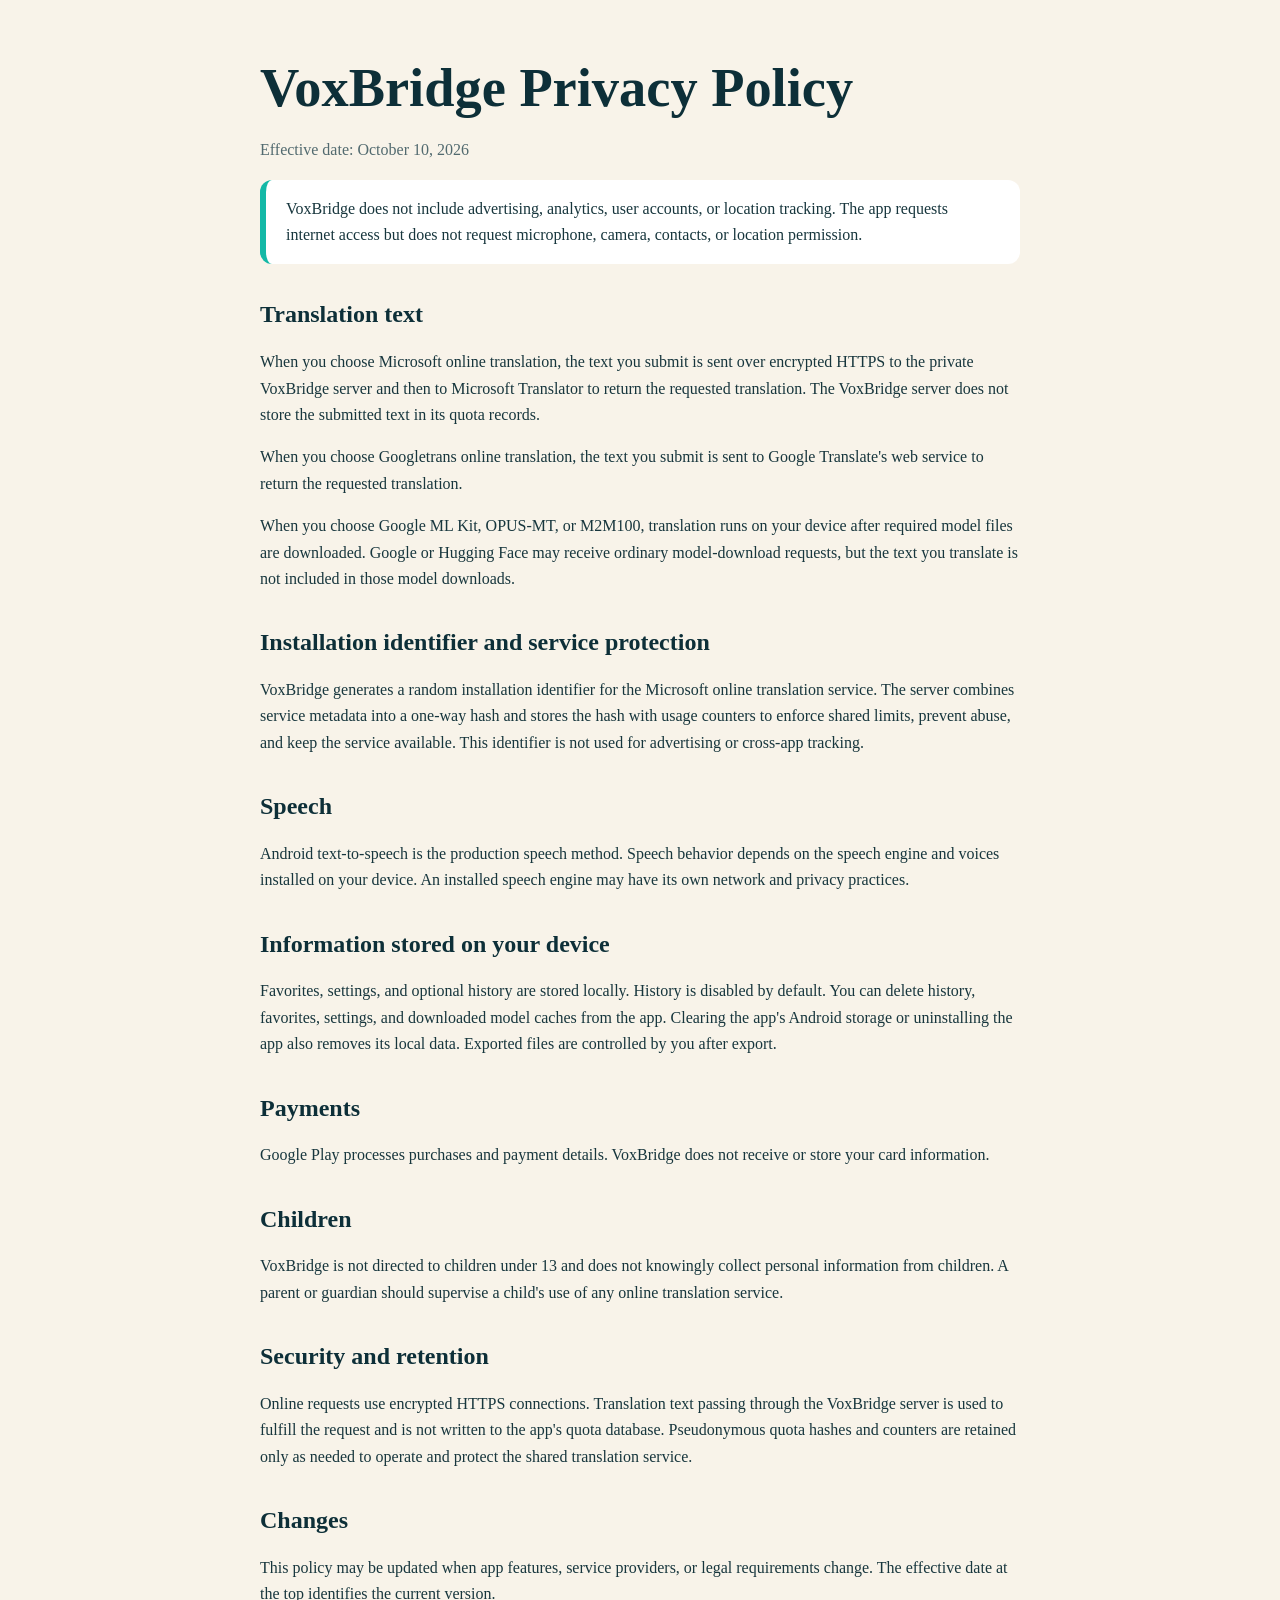
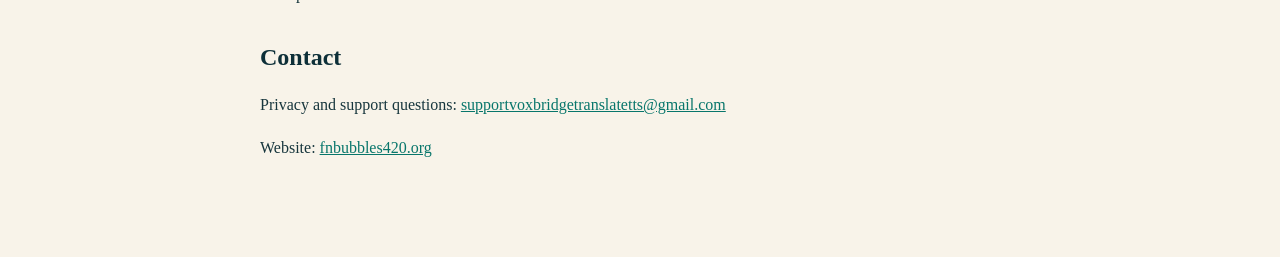
==== index.html @ 65310937 "Publish VoxBridge privacy policy" ====
<!doctype html>
<html lang="en">
<head>
  <meta charset="utf-8">
  <meta name="viewport" content="width=device-width, initial-scale=1">
  <meta name="color-scheme" content="light">
  <title>VoxBridge Translate &amp; TTS Privacy Policy</title>
  <style>
    :root { color: #17363d; background: #f8f3e9; font-family: Georgia, "Times New Roman", serif; }
    * { box-sizing: border-box; }
    body { margin: 0; line-height: 1.65; }
    main { width: min(760px, calc(100% - 32px)); margin: 0 auto; padding: 56px 0 80px; }
    h1, h2 { color: #0d2f38; line-height: 1.2; }
    h1 { font-size: clamp(2rem, 7vw, 3.4rem); margin: 0 0 8px; }
    h2 { margin-top: 36px; }
    .updated { color: #526a6f; }
    .notice { background: #fff; border-left: 6px solid #14b8a6; border-radius: 12px; padding: 16px 20px; }
    a { color: #08766b; }
  </style>
</head>
<body>
  <main>
    <h1>VoxBridge Privacy Policy</h1>
    <p class="updated">Effective date: October 10, 2026</p>
    <p class="notice">VoxBridge does not include advertising, analytics, user accounts, or location tracking. The app requests internet access but does not request microphone, camera, contacts, or location permission.</p>

    <h2>Translation text</h2>
    <p>When you choose Microsoft online translation, the text you submit is sent over encrypted HTTPS to the private VoxBridge server and then to Microsoft Translator to return the requested translation. The VoxBridge server does not store the submitted text in its quota records.</p>
    <p>When you choose Googletrans online translation, the text you submit is sent to Google Translate's web service to return the requested translation.</p>
    <p>When you choose Google ML Kit, OPUS-MT, or M2M100, translation runs on your device after required model files are downloaded. Google or Hugging Face may receive ordinary model-download requests, but the text you translate is not included in those model downloads.</p>

    <h2>Installation identifier and service protection</h2>
    <p>VoxBridge generates a random installation identifier for the Microsoft online translation service. The server combines service metadata into a one-way hash and stores the hash with usage counters to enforce shared limits, prevent abuse, and keep the service available. This identifier is not used for advertising or cross-app tracking.</p>

    <h2>Speech</h2>
    <p>Android text-to-speech is the production speech method. Speech behavior depends on the speech engine and voices installed on your device. An installed speech engine may have its own network and privacy practices.</p>

    <h2>Information stored on your device</h2>
    <p>Favorites, settings, and optional history are stored locally. History is disabled by default. You can delete history, favorites, settings, and downloaded model caches from the app. Clearing the app's Android storage or uninstalling the app also removes its local data. Exported files are controlled by you after export.</p>

    <h2>Payments</h2>
    <p>Google Play processes purchases and payment details. VoxBridge does not receive or store your card information.</p>

    <h2>Children</h2>
    <p>VoxBridge is not directed to children under 13 and does not knowingly collect personal information from children. A parent or guardian should supervise a child's use of any online translation service.</p>

    <h2>Security and retention</h2>
    <p>Online requests use encrypted HTTPS connections. Translation text passing through the VoxBridge server is used to fulfill the request and is not written to the app's quota database. Pseudonymous quota hashes and counters are retained only as needed to operate and protect the shared translation service.</p>

    <h2>Changes</h2>
    <p>This policy may be updated when app features, service providers, or legal requirements change. The effective date at the top identifies the current version.</p>

    <h2>Contact</h2>
    <p>Privacy and support questions: <a href="mailto:supportvoxbridgetranslatetts@gmail.com">supportvoxbridgetranslatetts@gmail.com</a></p>
    <p>Website: <a href="https://fnbubbles420.org/">fnbubbles420.org</a></p>
  </main>
</body>
</html>
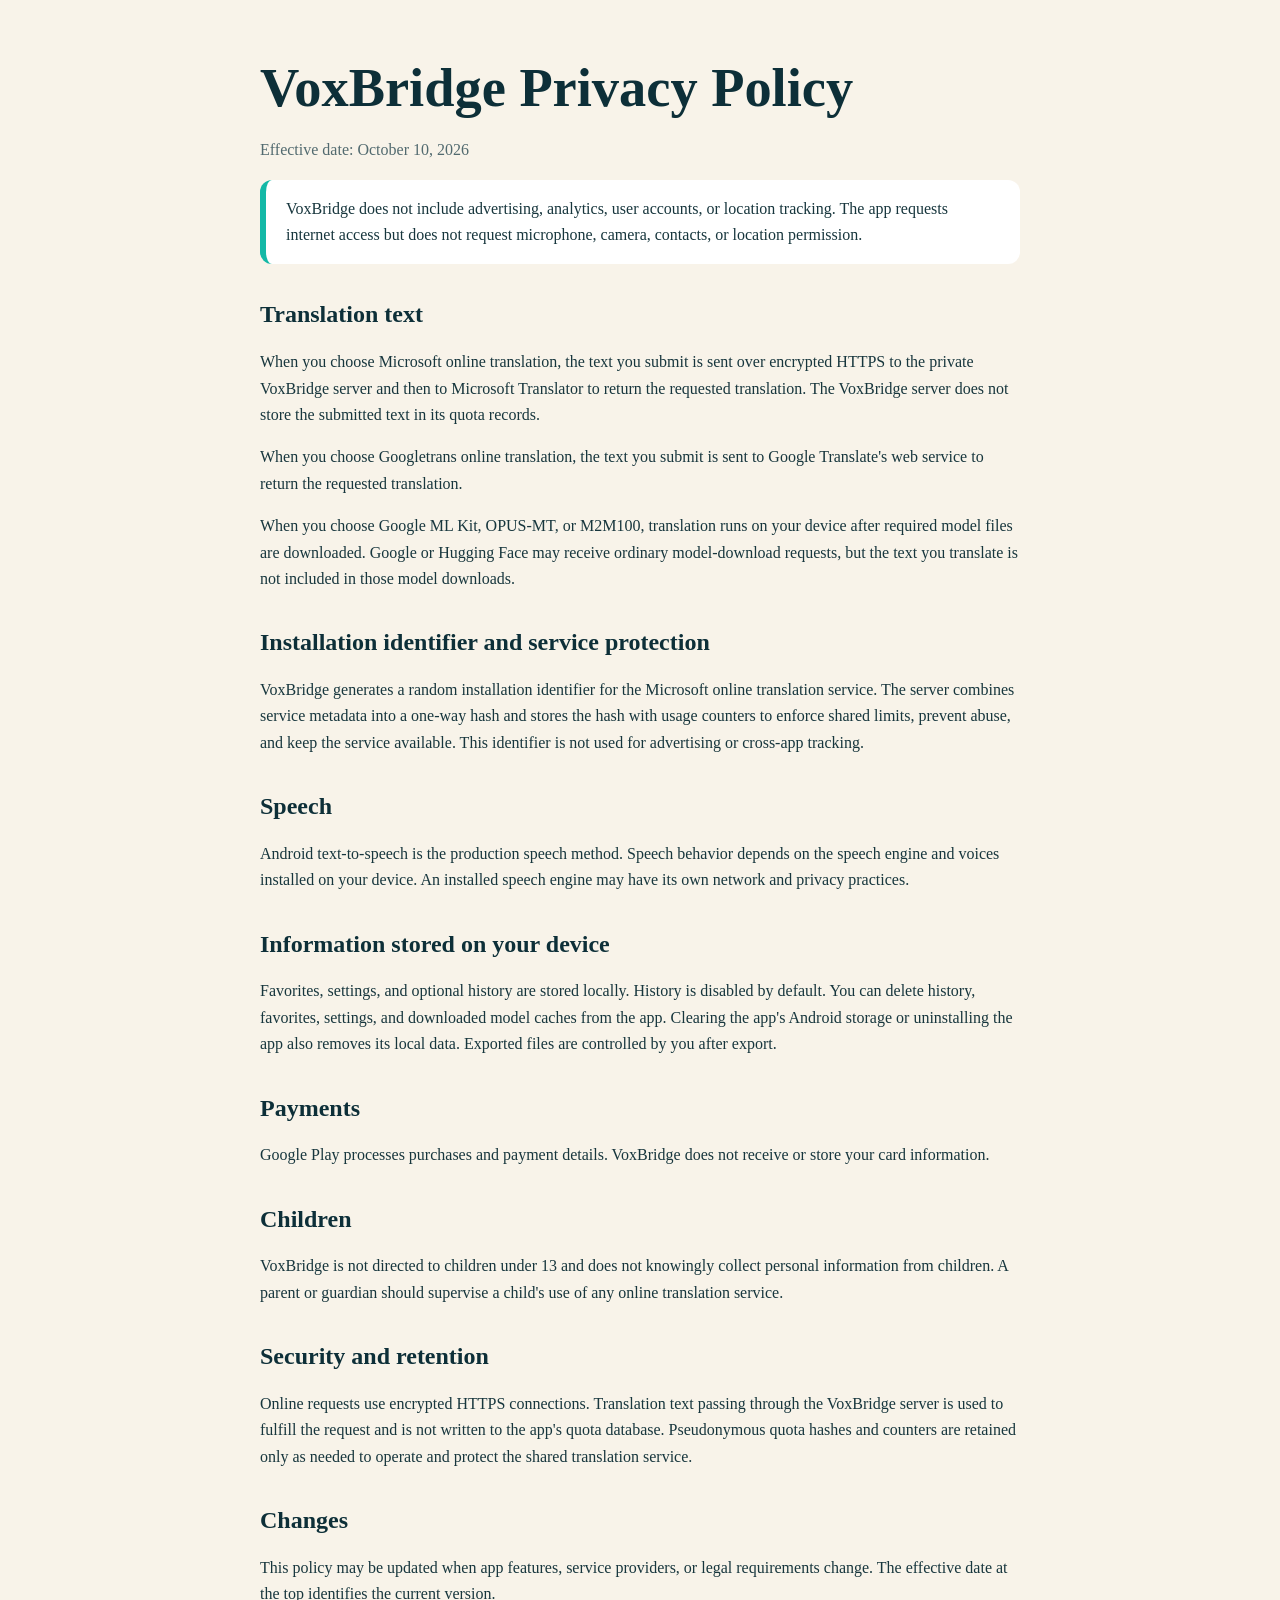
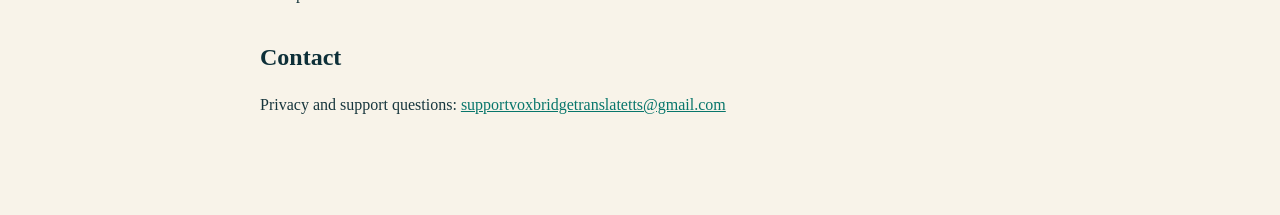
==== commit 1acfc178: "Remove nonprofit website reference" ====
--- a/index.html
+++ b/index.html
@@ -52,7 +52,6 @@
 
     <h2>Contact</h2>
     <p>Privacy and support questions: <a href="mailto:supportvoxbridgetranslatetts@gmail.com">supportvoxbridgetranslatetts@gmail.com</a></p>
-    <p>Website: <a href="https://fnbubbles420.org/">fnbubbles420.org</a></p>
   </main>
 </body>
 </html>
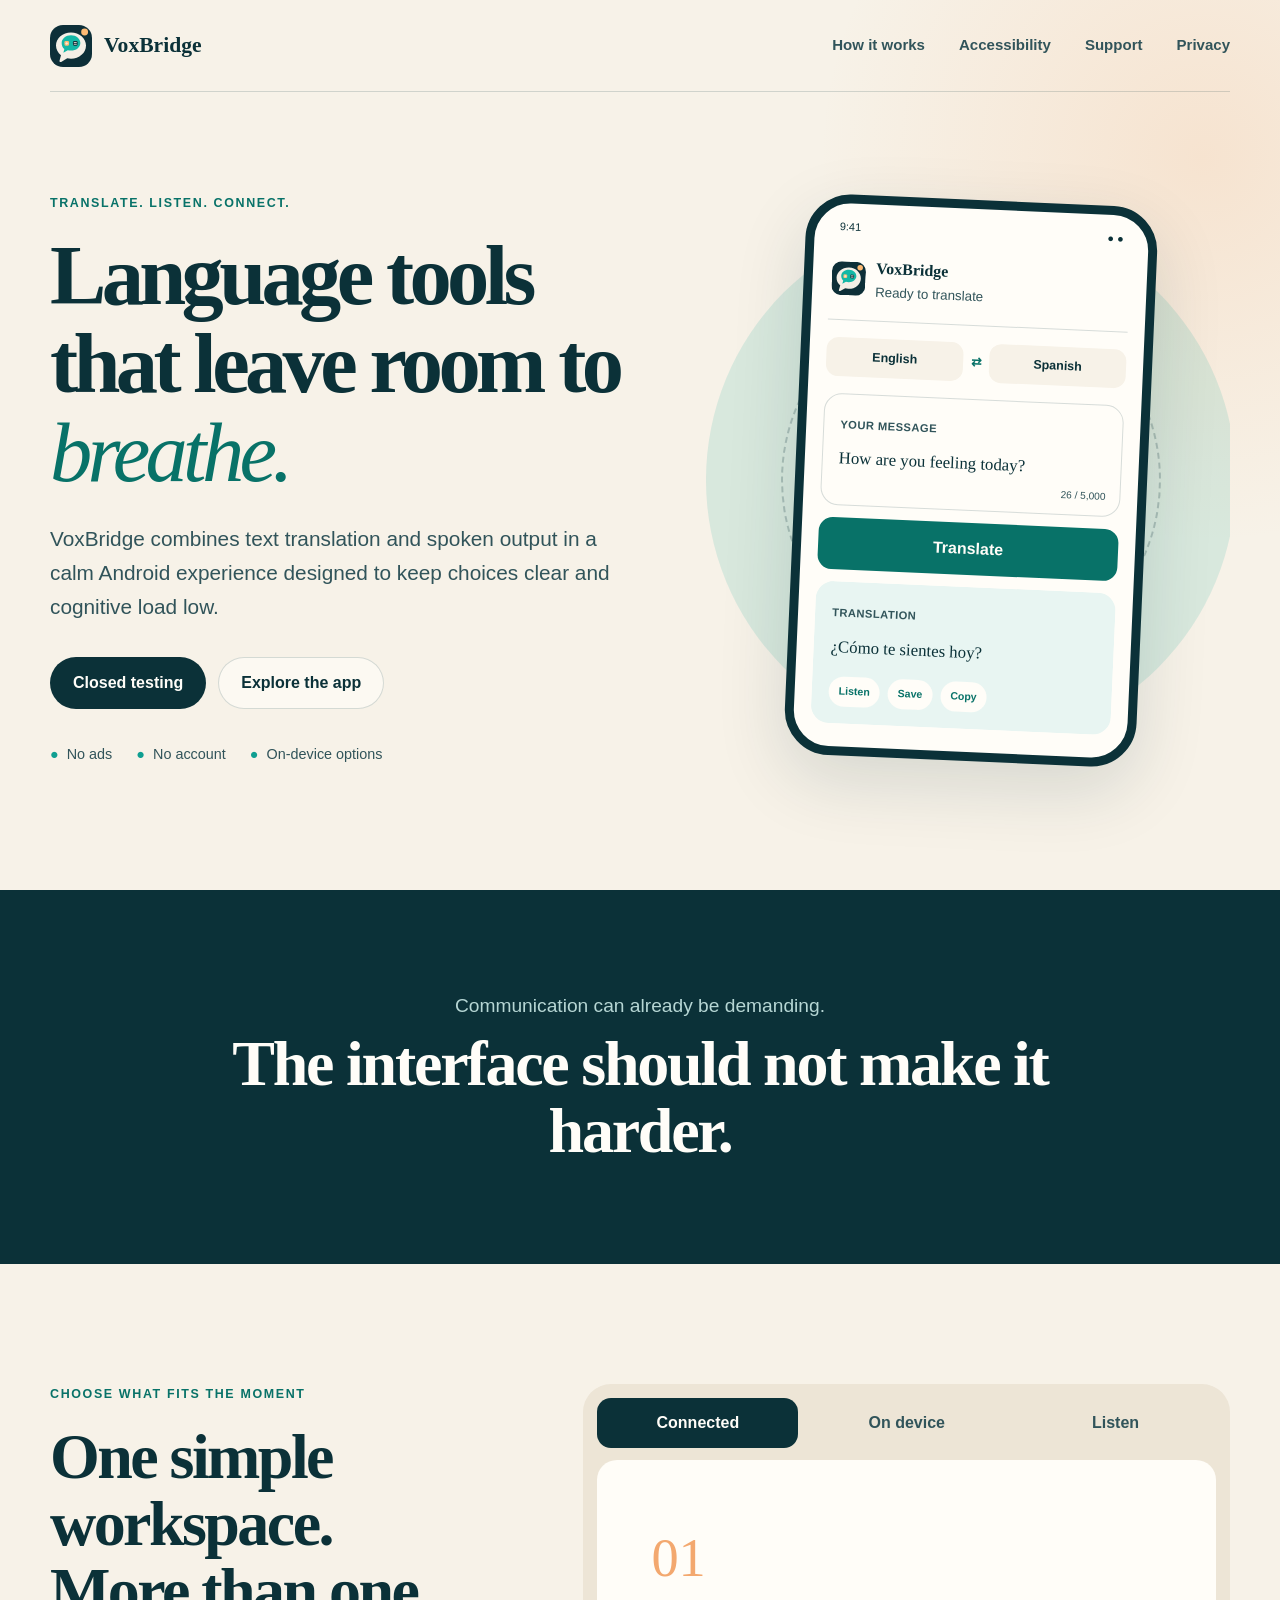
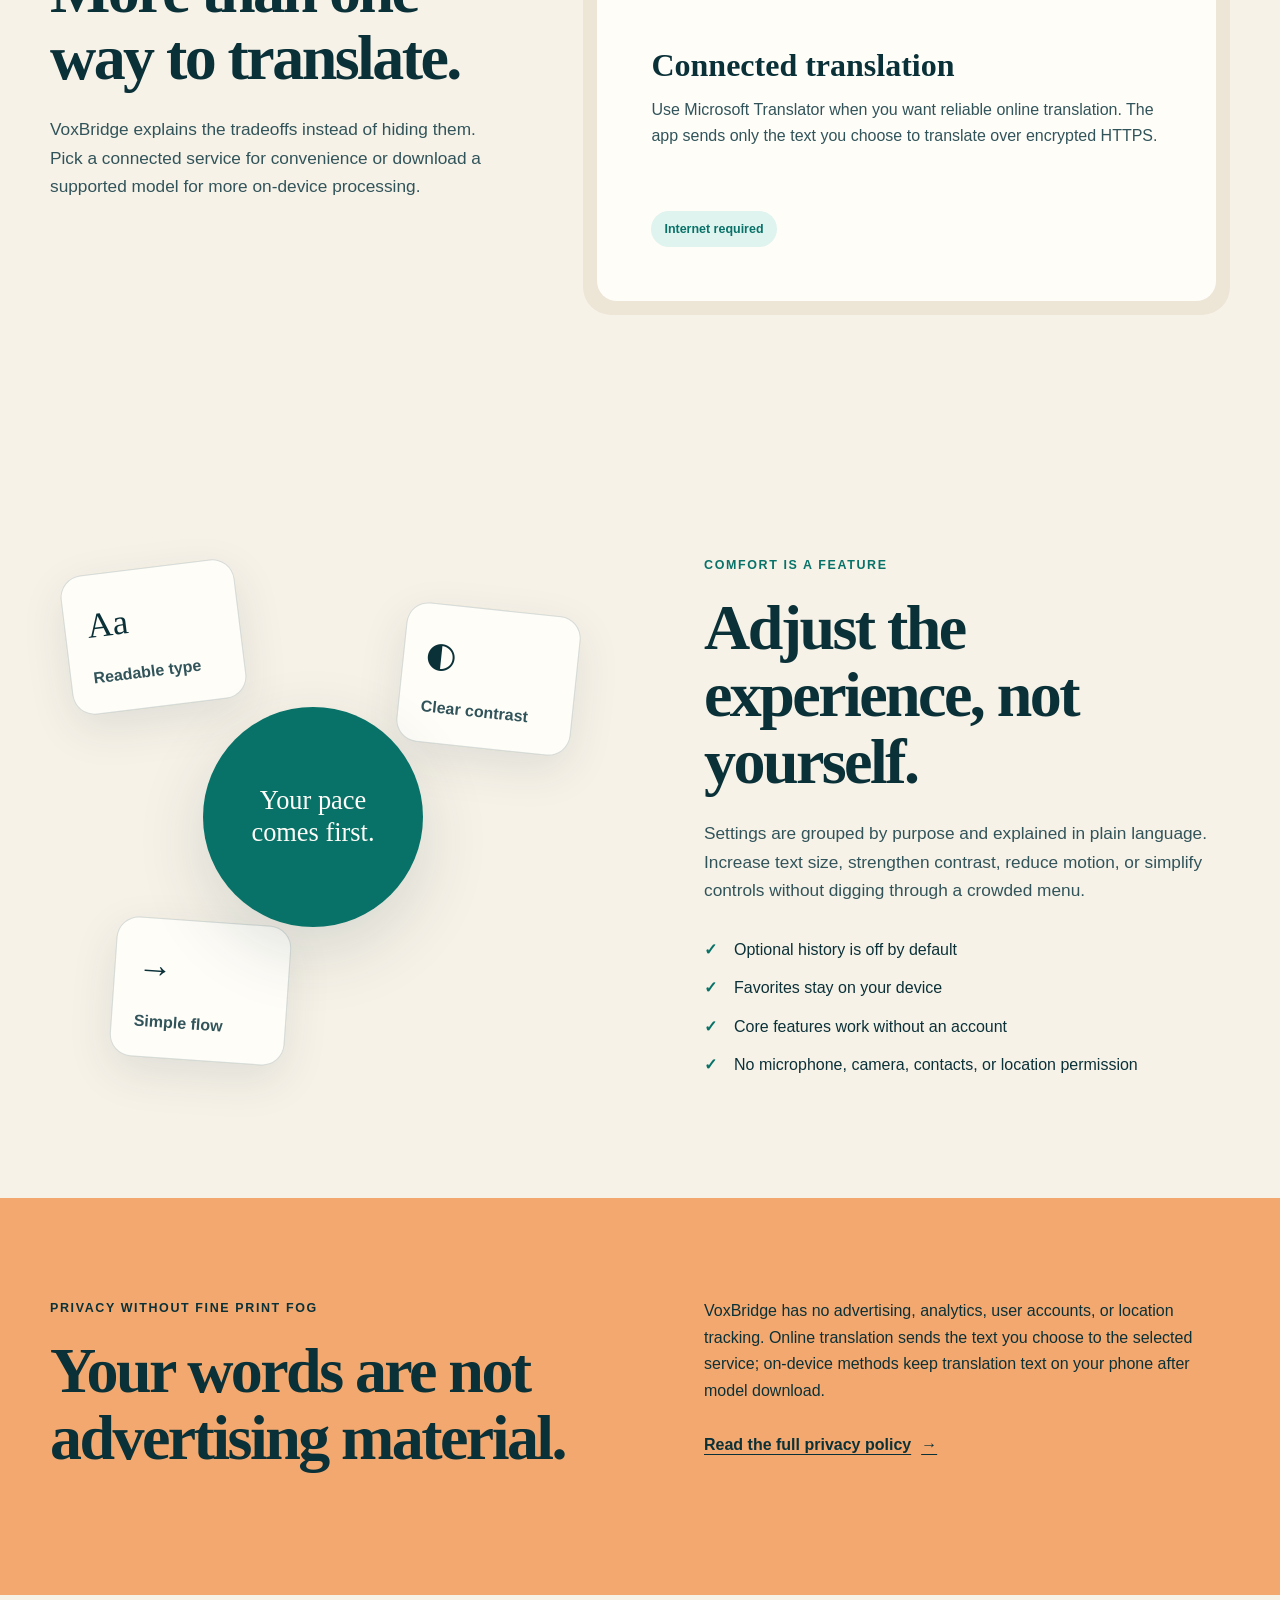
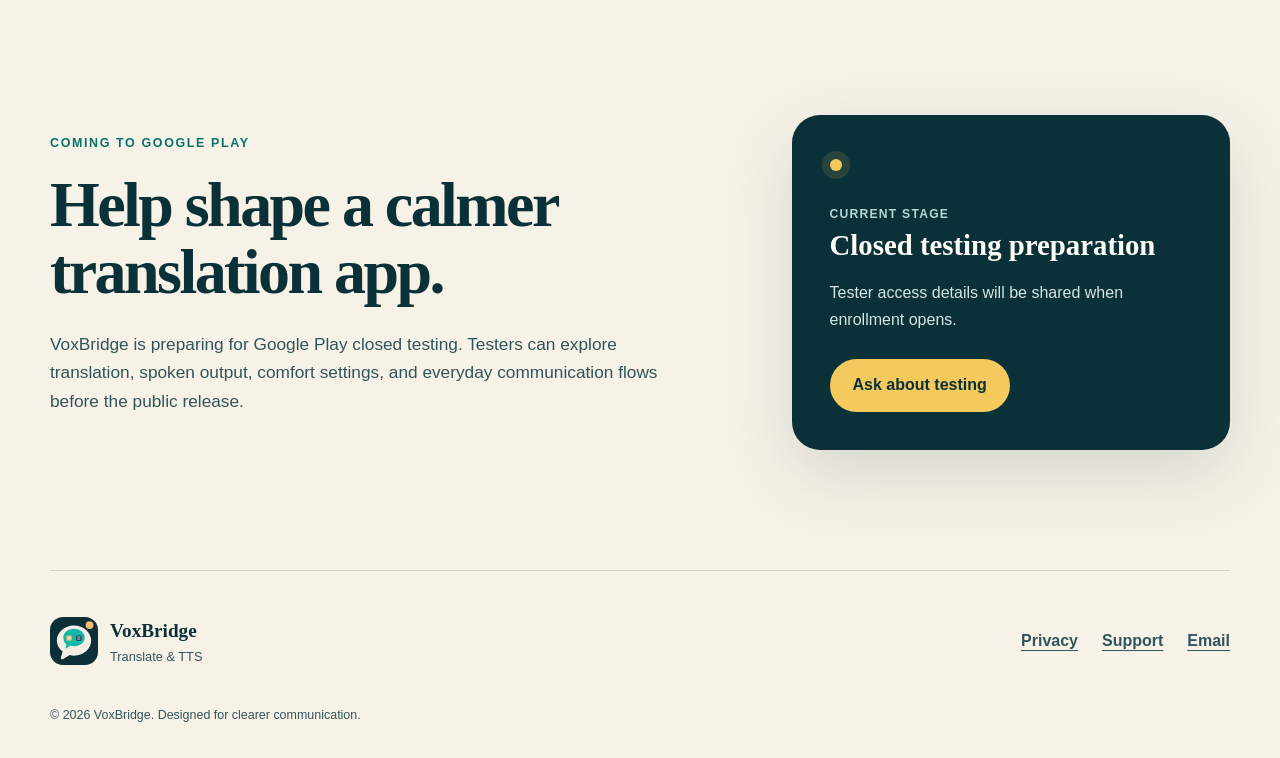
==== commit c42e9a5b: "Build complete VoxBridge website" ====
--- a/index.html
+++ b/index.html
@@ -3,56 +3,112 @@
 <head>
   <meta charset="utf-8">
   <meta name="viewport" content="width=device-width, initial-scale=1">
-  <meta name="color-scheme" content="light">
-  <title>VoxBridge Translate &amp; TTS Privacy Policy</title>
-  <style>
-    :root { color: #17363d; background: #f8f3e9; font-family: Georgia, "Times New Roman", serif; }
-    * { box-sizing: border-box; }
-    body { margin: 0; line-height: 1.65; }
-    main { width: min(760px, calc(100% - 32px)); margin: 0 auto; padding: 56px 0 80px; }
-    h1, h2 { color: #0d2f38; line-height: 1.2; }
-    h1 { font-size: clamp(2rem, 7vw, 3.4rem); margin: 0 0 8px; }
-    h2 { margin-top: 36px; }
-    .updated { color: #526a6f; }
-    .notice { background: #fff; border-left: 6px solid #14b8a6; border-radius: 12px; padding: 16px 20px; }
-    a { color: #08766b; }
-  </style>
+  <meta name="description" content="VoxBridge Translate & TTS makes translation easier to follow with online and on-device options, spoken output, and calm accessibility controls.">
+  <meta name="theme-color" content="#0b3138">
+  <title>VoxBridge Translate &amp; TTS</title>
+  <link rel="icon" href="assets/voxbridge-mark.svg" type="image/svg+xml">
+  <link rel="stylesheet" href="styles.css">
+  <script src="script.js" defer></script>
 </head>
 <body>
-  <main>
-    <h1>VoxBridge Privacy Policy</h1>
-    <p class="updated">Effective date: October 10, 2026</p>
-    <p class="notice">VoxBridge does not include advertising, analytics, user accounts, or location tracking. The app requests internet access but does not request microphone, camera, contacts, or location permission.</p>
+  <a class="skip-link" href="#main">Skip to content</a>
+  <header class="site-header">
+    <a class="brand" href="./" aria-label="VoxBridge home">
+      <img src="assets/voxbridge-mark.svg" alt="" width="42" height="42">
+      <span>VoxBridge</span>
+    </a>
+    <button class="nav-toggle" type="button" aria-expanded="false" aria-controls="site-nav">
+      <span class="sr-only">Open navigation</span><span></span><span></span>
+    </button>
+    <nav id="site-nav" class="site-nav" aria-label="Main navigation">
+      <a href="#how-it-works">How it works</a>
+      <a href="#accessibility">Accessibility</a>
+      <a href="support/">Support</a>
+      <a href="privacy/">Privacy</a>
+    </nav>
+  </header>
 
-    <h2>Translation text</h2>
-    <p>When you choose Microsoft online translation, the text you submit is sent over encrypted HTTPS to the private VoxBridge server and then to Microsoft Translator to return the requested translation. The VoxBridge server does not store the submitted text in its quota records.</p>
-    <p>When you choose Googletrans online translation, the text you submit is sent to Google Translate's web service to return the requested translation.</p>
-    <p>When you choose Google ML Kit, OPUS-MT, or M2M100, translation runs on your device after required model files are downloaded. Google or Hugging Face may receive ordinary model-download requests, but the text you translate is not included in those model downloads.</p>
+  <main id="main">
+    <section class="hero">
+      <div class="hero-copy" data-reveal>
+        <p class="eyebrow">Translate. Listen. Connect.</p>
+        <h1>Language tools that leave room to <em>breathe.</em></h1>
+        <p class="hero-lede">VoxBridge combines text translation and spoken output in a calm Android experience designed to keep choices clear and cognitive load low.</p>
+        <div class="hero-actions">
+          <a class="button button-primary" href="#testing">Closed testing</a>
+          <a class="button button-quiet" href="#how-it-works">Explore the app</a>
+        </div>
+        <ul class="trust-list" aria-label="Product highlights">
+          <li>No ads</li><li>No account</li><li>On-device options</li>
+        </ul>
+      </div>
 
-    <h2>Installation identifier and service protection</h2>
-    <p>VoxBridge generates a random installation identifier for the Microsoft online translation service. The server combines service metadata into a one-way hash and stores the hash with usage counters to enforce shared limits, prevent abuse, and keep the service available. This identifier is not used for advertising or cross-app tracking.</p>
+      <div class="phone-stage" aria-label="Illustration of the VoxBridge translation screen" data-reveal>
+        <div class="orbit orbit-one"></div><div class="orbit orbit-two"></div>
+        <div class="phone">
+          <div class="phone-top"><span>9:41</span><span>● ●</span></div>
+          <div class="app-bar"><img src="assets/voxbridge-mark.svg" alt="" width="34" height="34"><div><strong>VoxBridge</strong><small>Ready to translate</small></div></div>
+          <div class="language-row"><span>English</span><span aria-hidden="true">⇄</span><span>Spanish</span></div>
+          <div class="input-card"><span class="field-label">Your message</span><p>How are you feeling today?</p><span class="character-count">26 / 5,000</span></div>
+          <button class="mock-button" type="button" tabindex="-1">Translate</button>
+          <div class="result-card"><span class="field-label">Translation</span><p>¿Cómo te sientes hoy?</p><div class="result-actions"><span>Listen</span><span>Save</span><span>Copy</span></div></div>
+        </div>
+      </div>
+    </section>
 
-    <h2>Speech</h2>
-    <p>Android text-to-speech is the production speech method. Speech behavior depends on the speech engine and voices installed on your device. An installed speech engine may have its own network and privacy practices.</p>
+    <section class="statement" aria-label="VoxBridge approach" data-reveal>
+      <p>Communication can already be demanding.</p>
+      <h2>The interface should not make it harder.</h2>
+    </section>
 
-    <h2>Information stored on your device</h2>
-    <p>Favorites, settings, and optional history are stored locally. History is disabled by default. You can delete history, favorites, settings, and downloaded model caches from the app. Clearing the app's Android storage or uninstalling the app also removes its local data. Exported files are controlled by you after export.</p>
+    <section id="how-it-works" class="section method-section">
+      <div class="section-heading" data-reveal>
+        <p class="eyebrow">Choose what fits the moment</p>
+        <h2>One simple workspace.<br>More than one way to translate.</h2>
+        <p>VoxBridge explains the tradeoffs instead of hiding them. Pick a connected service for convenience or download a supported model for more on-device processing.</p>
+      </div>
+      <div class="method-explorer" data-reveal>
+        <div class="method-tabs" role="tablist" aria-label="Translation methods">
+          <button id="tab-online" role="tab" aria-selected="true" aria-controls="panel-online">Connected</button>
+          <button id="tab-device" role="tab" aria-selected="false" aria-controls="panel-device" tabindex="-1">On device</button>
+          <button id="tab-speech" role="tab" aria-selected="false" aria-controls="panel-speech" tabindex="-1">Listen</button>
+        </div>
+        <div class="method-panel" id="panel-online" role="tabpanel" aria-labelledby="tab-online"><span class="method-number">01</span><div><h3>Connected translation</h3><p>Use Microsoft Translator when you want reliable online translation. The app sends only the text you choose to translate over encrypted HTTPS.</p></div><span class="method-tag">Internet required</span></div>
+        <div class="method-panel" id="panel-device" role="tabpanel" aria-labelledby="tab-device" hidden><span class="method-number">02</span><div><h3>On-device translation</h3><p>Download supported ML Kit or optional model packs, then keep translation processing on your phone. Model availability and device requirements vary.</p></div><span class="method-tag">Download first</span></div>
+        <div class="method-panel" id="panel-speech" role="tabpanel" aria-labelledby="tab-speech" hidden><span class="method-number">03</span><div><h3>Hear the result</h3><p>Use Android text-to-speech with voices installed on your device. Pause, replay, and adjust speech settings without adding another account.</p></div><span class="method-tag">Android voices</span></div>
+      </div>
+    </section>
 
-    <h2>Payments</h2>
-    <p>Google Play processes purchases and payment details. VoxBridge does not receive or store your card information.</p>
+    <section id="accessibility" class="section comfort-section">
+      <div class="comfort-visual" data-reveal>
+        <div class="comfort-card card-a"><span>Aa</span><p>Readable type</p></div>
+        <div class="comfort-card card-b"><span>◐</span><p>Clear contrast</p></div>
+        <div class="comfort-card card-c"><span>→</span><p>Simple flow</p></div>
+        <div class="comfort-center">Your pace<br>comes first.</div>
+      </div>
+      <div class="section-heading" data-reveal>
+        <p class="eyebrow">Comfort is a feature</p>
+        <h2>Adjust the experience, not yourself.</h2>
+        <p>Settings are grouped by purpose and explained in plain language. Increase text size, strengthen contrast, reduce motion, or simplify controls without digging through a crowded menu.</p>
+        <ul class="check-list"><li>Optional history is off by default</li><li>Favorites stay on your device</li><li>Core features work without an account</li><li>No microphone, camera, contacts, or location permission</li></ul>
+      </div>
+    </section>
 
-    <h2>Children</h2>
-    <p>VoxBridge is not directed to children under 13 and does not knowingly collect personal information from children. A parent or guardian should supervise a child's use of any online translation service.</p>
+    <section class="privacy-band" data-reveal>
+      <div><p class="eyebrow">Privacy without fine print fog</p><h2>Your words are not advertising material.</h2></div>
+      <div><p>VoxBridge has no advertising, analytics, user accounts, or location tracking. Online translation sends the text you choose to the selected service; on-device methods keep translation text on your phone after model download.</p><a class="text-link" href="privacy/">Read the full privacy policy <span aria-hidden="true">→</span></a></div>
+    </section>
 
-    <h2>Security and retention</h2>
-    <p>Online requests use encrypted HTTPS connections. Translation text passing through the VoxBridge server is used to fulfill the request and is not written to the app's quota database. Pseudonymous quota hashes and counters are retained only as needed to operate and protect the shared translation service.</p>
+    <section id="testing" class="section testing-section" data-reveal>
+      <div class="testing-copy"><p class="eyebrow">Coming to Google Play</p><h2>Help shape a calmer translation app.</h2><p>VoxBridge is preparing for Google Play closed testing. Testers can explore translation, spoken output, comfort settings, and everyday communication flows before the public release.</p></div>
+      <div class="testing-card"><span class="status-dot"></span><p class="testing-label">Current stage</p><strong>Closed testing preparation</strong><p>Tester access details will be shared when enrollment opens.</p><a class="button button-primary" href="mailto:supportvoxbridgetranslatetts@gmail.com?subject=VoxBridge%20closed%20testing">Ask about testing</a></div>
+    </section>
+  </main>
 
-    <h2>Changes</h2>
-    <p>This policy may be updated when app features, service providers, or legal requirements change. The effective date at the top identifies the current version.</p>
-
-    <h2>Contact</h2>
-    <p>Privacy and support questions: <a href="mailto:supportvoxbridgetranslatetts@gmail.com">supportvoxbridgetranslatetts@gmail.com</a></p>
-  </main>
+  <footer class="site-footer">
+    <div class="footer-brand"><img src="assets/voxbridge-mark.svg" alt="" width="48" height="48"><div><strong>VoxBridge</strong><span>Translate &amp; TTS</span></div></div>
+    <div class="footer-links"><a href="privacy/">Privacy</a><a href="support/">Support</a><a href="mailto:supportvoxbridgetranslatetts@gmail.com">Email</a></div>
+    <p class="copyright">© <span data-year>2026</span> VoxBridge. Designed for clearer communication.</p>
+  </footer>
 </body>
 </html>
-
--- a/styles.css
+++ b/styles.css
@@ -0,0 +1,198 @@
+:root {
+  --ink: #0b3138;
+  --ink-soft: #31545a;
+  --paper: #f7f2e8;
+  --paper-deep: #ede5d6;
+  --white: #fffdf8;
+  --teal: #0f9f91;
+  --teal-dark: #087268;
+  --peach: #f3a86f;
+  --sun: #f4c95d;
+  --line: rgba(11, 49, 56, .16);
+  --shadow: 0 24px 70px rgba(11, 49, 56, .14);
+  --radius: 28px;
+  --serif: "Iowan Old Style", "Palatino Linotype", Palatino, Georgia, serif;
+  --sans: "Trebuchet MS", "Gill Sans", sans-serif;
+}
+
+* { box-sizing: border-box; }
+html { scroll-behavior: smooth; }
+body {
+  margin: 0;
+  overflow-x: clip;
+  color: var(--ink);
+  background: radial-gradient(circle at 94% 4%, rgba(243, 168, 111, .2), transparent 24rem), var(--paper);
+  font-family: var(--sans);
+  line-height: 1.65;
+}
+body.nav-open { overflow: hidden; }
+a { color: inherit; }
+button, a { -webkit-tap-highlight-color: transparent; }
+button { font: inherit; }
+img { display: block; max-width: 100%; }
+:focus-visible { outline: 3px solid var(--sun); outline-offset: 4px; border-radius: 6px; }
+.skip-link { position: fixed; z-index: 100; top: 12px; left: 12px; transform: translateY(-160%); padding: 10px 16px; color: var(--white); background: var(--ink); border-radius: 999px; }
+.skip-link:focus { transform: translateY(0); }
+.sr-only { position: absolute; width: 1px; height: 1px; padding: 0; margin: -1px; overflow: hidden; clip: rect(0, 0, 0, 0); white-space: nowrap; border: 0; }
+
+.site-header { width: min(1180px, calc(100% - 40px)); min-height: 92px; margin: 0 auto; display: flex; align-items: center; justify-content: space-between; border-bottom: 1px solid var(--line); }
+.brand, .footer-brand { display: inline-flex; align-items: center; gap: 12px; text-decoration: none; }
+.brand img, .footer-brand img { border-radius: 13px; }
+.brand span { font-family: var(--serif); font-size: 1.35rem; font-weight: 700; }
+.site-nav { display: flex; align-items: center; gap: 34px; }
+.site-nav a { color: var(--ink-soft); font-size: .94rem; font-weight: 700; text-decoration: none; }
+.site-nav a:hover { color: var(--teal-dark); }
+.nav-toggle { display: none; }
+
+.hero { width: min(1180px, calc(100% - 40px)); min-height: 720px; margin: 0 auto; display: grid; grid-template-columns: 1.05fr .95fr; align-items: center; gap: clamp(40px, 7vw, 100px); padding: 78px 0 100px; overflow: hidden; }
+.eyebrow { margin: 0 0 18px; color: var(--teal-dark); font-size: .78rem; font-weight: 800; letter-spacing: .13em; text-transform: uppercase; }
+h1, h2, h3, p { margin-top: 0; }
+h1, h2, h3 { font-family: var(--serif); line-height: 1.05; }
+h1 { max-width: 700px; margin-bottom: 24px; font-size: clamp(3.15rem, 6.6vw, 6.8rem); letter-spacing: -.055em; }
+h1 em { color: var(--teal-dark); font-weight: 400; }
+.hero-lede { max-width: 620px; margin-bottom: 32px; color: var(--ink-soft); font-size: clamp(1.08rem, 2vw, 1.3rem); }
+.hero-actions { display: flex; flex-wrap: wrap; gap: 12px; }
+.button { min-height: 52px; display: inline-flex; align-items: center; justify-content: center; padding: 12px 22px; border: 1px solid transparent; border-radius: 999px; font-weight: 800; text-decoration: none; transition: transform .2s ease, background .2s ease; }
+.button:hover { transform: translateY(-2px); }
+.button-primary { color: var(--white); background: var(--ink); }
+.button-primary:hover { background: var(--teal-dark); }
+.button-quiet { border-color: var(--line); background: rgba(255, 253, 248, .6); }
+.trust-list { display: flex; flex-wrap: wrap; gap: 10px 24px; margin: 34px 0 0; padding: 0; color: var(--ink-soft); font-size: .9rem; list-style: none; }
+.trust-list li::before { content: "●"; margin-right: 8px; color: var(--teal); }
+
+.phone-stage { position: relative; min-height: 620px; display: grid; place-items: center; }
+.orbit { position: absolute; border-radius: 50%; }
+.orbit-one { width: 530px; height: 530px; background: var(--teal); opacity: .13; }
+.orbit-two { width: 380px; height: 380px; border: 2px dashed rgba(11, 49, 56, .22); animation: spin 30s linear infinite; }
+.phone { position: relative; z-index: 2; width: min(352px, 85vw); padding: 15px 17px 23px; background: var(--white); border: 9px solid var(--ink); border-radius: 45px; box-shadow: var(--shadow); transform: rotate(2.5deg); }
+.phone-top { display: flex; justify-content: space-between; padding: 0 8px 10px; font-size: .68rem; }
+.app-bar { display: flex; align-items: center; gap: 10px; padding: 8px 2px 17px; border-bottom: 1px solid var(--line); }
+.app-bar img { border-radius: 10px; }
+.app-bar div { display: grid; }
+.app-bar strong { font-family: var(--serif); }
+.app-bar small { color: var(--ink-soft); }
+.language-row { display: grid; grid-template-columns: 1fr auto 1fr; gap: 8px; align-items: center; margin: 17px 0; }
+.language-row span { padding: 9px 10px; text-align: center; background: var(--paper); border-radius: 12px; font-size: .78rem; font-weight: 700; }
+.language-row span:nth-child(2) { padding: 0; background: transparent; color: var(--teal-dark); }
+.input-card, .result-card { position: relative; min-height: 108px; padding: 16px; border: 1px solid var(--line); border-radius: 18px; }
+.field-label { color: var(--ink-soft); font-size: .7rem; font-weight: 800; letter-spacing: .04em; text-transform: uppercase; }
+.input-card p, .result-card p { margin: 11px 0 18px; font-family: var(--serif); font-size: 1.05rem; line-height: 1.35; }
+.character-count { position: absolute; right: 14px; bottom: 10px; color: var(--ink-soft); font-size: .63rem; }
+.mock-button { width: 100%; margin: 12px 0; padding: 13px; color: var(--white); background: var(--teal-dark); border: 0; border-radius: 14px; font-weight: 800; }
+.result-card { background: #e8f5f2; border-color: transparent; }
+.result-actions { display: flex; gap: 8px; }
+.result-actions span { padding: 6px 10px; color: var(--teal-dark); background: var(--white); border-radius: 999px; font-size: .66rem; font-weight: 800; }
+
+.statement { padding: 100px max(20px, calc((100vw - 980px) / 2)); color: var(--white); background: var(--ink); text-align: center; }
+.statement p { margin-bottom: 8px; color: #b6d6d4; font-size: clamp(1rem, 2vw, 1.2rem); }
+.statement h2 { margin: 0; font-size: clamp(2.3rem, 5vw, 4.8rem); letter-spacing: -.035em; }
+.section { width: min(1180px, calc(100% - 40px)); margin: 0 auto; padding: 120px 0; }
+.section-heading { max-width: 650px; }
+.section-heading h2, .privacy-band h2, .testing-copy h2, .legal-hero h1 { margin-bottom: 24px; font-size: clamp(2.5rem, 5vw, 4.7rem); letter-spacing: -.04em; }
+.section-heading > p:last-of-type { color: var(--ink-soft); font-size: 1.08rem; }
+.method-section { display: grid; grid-template-columns: .8fr 1.2fr; gap: clamp(50px, 8vw, 120px); align-items: start; }
+.method-explorer { padding: 14px; background: var(--paper-deep); border-radius: var(--radius); }
+.method-tabs { display: grid; grid-template-columns: repeat(3, 1fr); gap: 8px; margin-bottom: 12px; }
+.method-tabs button { padding: 12px; color: var(--ink-soft); background: transparent; border: 0; border-radius: 14px; cursor: pointer; font-weight: 800; }
+.method-tabs button[aria-selected="true"] { color: var(--white); background: var(--ink); }
+.method-panel { min-height: 410px; padding: clamp(26px, 5vw, 54px); display: grid; align-content: space-between; gap: 45px; background: var(--white); border-radius: 20px; }
+.method-panel[hidden] { display: none; }
+.method-number { color: var(--peach); font-family: var(--serif); font-size: 3.4rem; }
+.method-panel h3 { margin-bottom: 14px; font-size: 2rem; }
+.method-panel p { color: var(--ink-soft); }
+.method-tag { justify-self: start; padding: 8px 13px; color: var(--teal-dark); background: #dff3ef; border-radius: 999px; font-size: .78rem; font-weight: 800; }
+
+.comfort-section { display: grid; grid-template-columns: 1fr 1fr; gap: clamp(60px, 10vw, 140px); align-items: center; }
+.comfort-visual { position: relative; min-height: 520px; }
+.comfort-center { position: absolute; inset: 50% auto auto 50%; width: 220px; height: 220px; display: grid; place-items: center; transform: translate(-50%, -50%); color: var(--white); background: var(--teal-dark); border-radius: 50%; font-family: var(--serif); font-size: 1.65rem; line-height: 1.2; text-align: center; box-shadow: var(--shadow); }
+.comfort-card { position: absolute; width: 175px; padding: 22px; background: var(--white); border: 1px solid var(--line); border-radius: 22px; box-shadow: 0 15px 45px rgba(11,49,56,.1); }
+.comfort-card span { font-family: var(--serif); font-size: 2.2rem; }
+.comfort-card p { margin: 10px 0 0; color: var(--ink-soft); font-weight: 700; }
+.card-a { top: 2%; left: 3%; transform: rotate(-7deg); }
+.card-b { top: 10%; right: 0; transform: rotate(6deg); }
+.card-c { bottom: 3%; left: 12%; transform: rotate(4deg); }
+.check-list { display: grid; gap: 12px; margin: 32px 0 0; padding: 0; list-style: none; }
+.check-list li { padding-left: 30px; position: relative; }
+.check-list li::before { content: "✓"; position: absolute; left: 0; color: var(--teal-dark); font-weight: 900; }
+
+.privacy-band { display: grid; grid-template-columns: 1fr 1fr; gap: clamp(40px, 10vw, 140px); padding: 100px max(20px, calc((100vw - 1180px) / 2)); background: var(--peach); }
+.privacy-band p { max-width: 570px; }
+.privacy-band .eyebrow { color: var(--ink); }
+.text-link { display: inline-flex; gap: 10px; align-items: center; margin-top: 12px; font-weight: 900; text-underline-offset: 4px; }
+.text-link span { transition: transform .2s ease; }
+.text-link:hover span { transform: translateX(5px); }
+.testing-section { display: grid; grid-template-columns: 1fr .7fr; gap: clamp(50px, 9vw, 130px); align-items: center; }
+.testing-copy p:last-child { max-width: 650px; color: var(--ink-soft); font-size: 1.08rem; }
+.testing-card { padding: 38px; color: var(--white); background: var(--ink); border-radius: var(--radius); box-shadow: var(--shadow); }
+.status-dot { width: 12px; height: 12px; display: inline-block; background: var(--sun); border-radius: 50%; box-shadow: 0 0 0 8px rgba(244,201,93,.12); }
+.testing-label { margin: 24px 0 4px; color: #b6d6d4; font-size: .76rem; font-weight: 800; letter-spacing: .1em; text-transform: uppercase; }
+.testing-card strong { display: block; font-family: var(--serif); font-size: 1.8rem; line-height: 1.2; }
+.testing-card > p:last-of-type { margin: 18px 0 26px; color: #d5e5e3; }
+.testing-card .button-primary { color: var(--ink); background: var(--sun); }
+
+.site-footer { width: min(1180px, calc(100% - 40px)); margin: 0 auto; padding: 44px 0 32px; display: grid; grid-template-columns: 1fr auto; align-items: center; gap: 28px; border-top: 1px solid var(--line); }
+.footer-brand div { display: grid; }
+.footer-brand strong { font-family: var(--serif); font-size: 1.2rem; }
+.footer-brand span { color: var(--ink-soft); font-size: .8rem; }
+.footer-links { display: flex; gap: 24px; }
+.footer-links a { color: var(--ink-soft); font-weight: 800; text-underline-offset: 4px; }
+.copyright { grid-column: 1 / -1; margin: 10px 0 0; color: var(--ink-soft); font-size: .78rem; }
+
+.legal-shell { width: min(820px, calc(100% - 40px)); margin: 0 auto; padding: 80px 0 110px; }
+.legal-hero { padding-bottom: 38px; border-bottom: 1px solid var(--line); }
+.legal-hero h1 { margin-bottom: 14px; }
+.legal-hero p { color: var(--ink-soft); }
+.legal-notice { margin: 38px 0; padding: 22px 24px; background: var(--white); border-left: 6px solid var(--teal); border-radius: 14px; box-shadow: 0 12px 36px rgba(11,49,56,.07); }
+.legal-content h2 { margin: 44px 0 12px; font-size: 1.65rem; }
+.legal-content p, .legal-content li { color: var(--ink-soft); }
+.back-link { display: inline-flex; align-items: center; gap: 8px; margin-bottom: 44px; color: var(--teal-dark); font-weight: 900; text-decoration: none; }
+.support-grid { display: grid; grid-template-columns: 1fr 1fr; gap: 18px; margin-top: 38px; }
+.support-card { padding: 26px; background: var(--white); border: 1px solid var(--line); border-radius: 20px; }
+.support-card h2 { margin: 0 0 10px; font-size: 1.4rem; }
+.support-card p { margin-bottom: 18px; color: var(--ink-soft); }
+[data-reveal] { opacity: 0; transform: translateY(22px); transition: opacity .7s ease, transform .7s ease; }
+[data-reveal].is-visible { opacity: 1; transform: none; }
+@keyframes spin { to { transform: rotate(360deg); } }
+
+@media (max-width: 860px) {
+  .nav-toggle { width: 48px; height: 48px; display: grid; place-content: center; gap: 7px; background: var(--white); border: 1px solid var(--line); border-radius: 50%; }
+  .nav-toggle span:not(.sr-only) { width: 20px; height: 2px; display: block; background: var(--ink); }
+  .site-nav { position: fixed; z-index: 20; inset: 92px 0 0; padding: 42px 28px; display: none; align-items: stretch; flex-direction: column; gap: 0; background: var(--paper); }
+  .site-nav.is-open { display: flex; }
+  .site-nav a { padding: 20px 0; border-bottom: 1px solid var(--line); font-family: var(--serif); font-size: 1.7rem; }
+  .site-nav.legal-nav { position: static; padding: 0; display: flex; flex-direction: row; gap: 20px; background: transparent; }
+  .site-nav.legal-nav a { padding: 8px 0; border: 0; font-family: var(--sans); font-size: .9rem; }
+  .hero, .method-section, .comfort-section, .privacy-band, .testing-section { grid-template-columns: 1fr; }
+  .hero { padding-top: 54px; }
+  .phone-stage { min-height: 570px; }
+  .method-section, .comfort-section { gap: 70px; }
+  .privacy-band { padding-top: 80px; padding-bottom: 80px; }
+}
+
+@media (max-width: 560px) {
+  .site-header, .hero, .section, .site-footer { width: min(100% - 28px, 1180px); }
+  .site-header { min-height: 78px; }
+  .site-nav { top: 78px; }
+  .hero { min-height: auto; padding-bottom: 76px; }
+  h1 { font-size: clamp(3rem, 16vw, 4.5rem); }
+  .phone-stage { min-height: 500px; }
+  .orbit-one { width: 400px; height: 400px; }
+  .orbit-two { width: 310px; height: 310px; }
+  .phone { transform: none; }
+  .statement, .section { padding-top: 84px; padding-bottom: 84px; }
+  .method-tabs { grid-template-columns: 1fr; }
+  .method-panel { min-height: 360px; }
+  .comfort-visual { min-height: 450px; }
+  .comfort-center { width: 180px; height: 180px; }
+  .comfort-card { width: 145px; padding: 18px; }
+  .footer-links { grid-row: 2; flex-wrap: wrap; }
+  .site-footer { grid-template-columns: 1fr; }
+  .copyright { grid-column: 1; }
+  .support-grid { grid-template-columns: 1fr; }
+}
+
+@media (prefers-reduced-motion: reduce) {
+  html { scroll-behavior: auto; }
+  *, *::before, *::after { animation-duration: .01ms !important; animation-iteration-count: 1 !important; transition-duration: .01ms !important; }
+  [data-reveal] { opacity: 1; transform: none; }
+}
